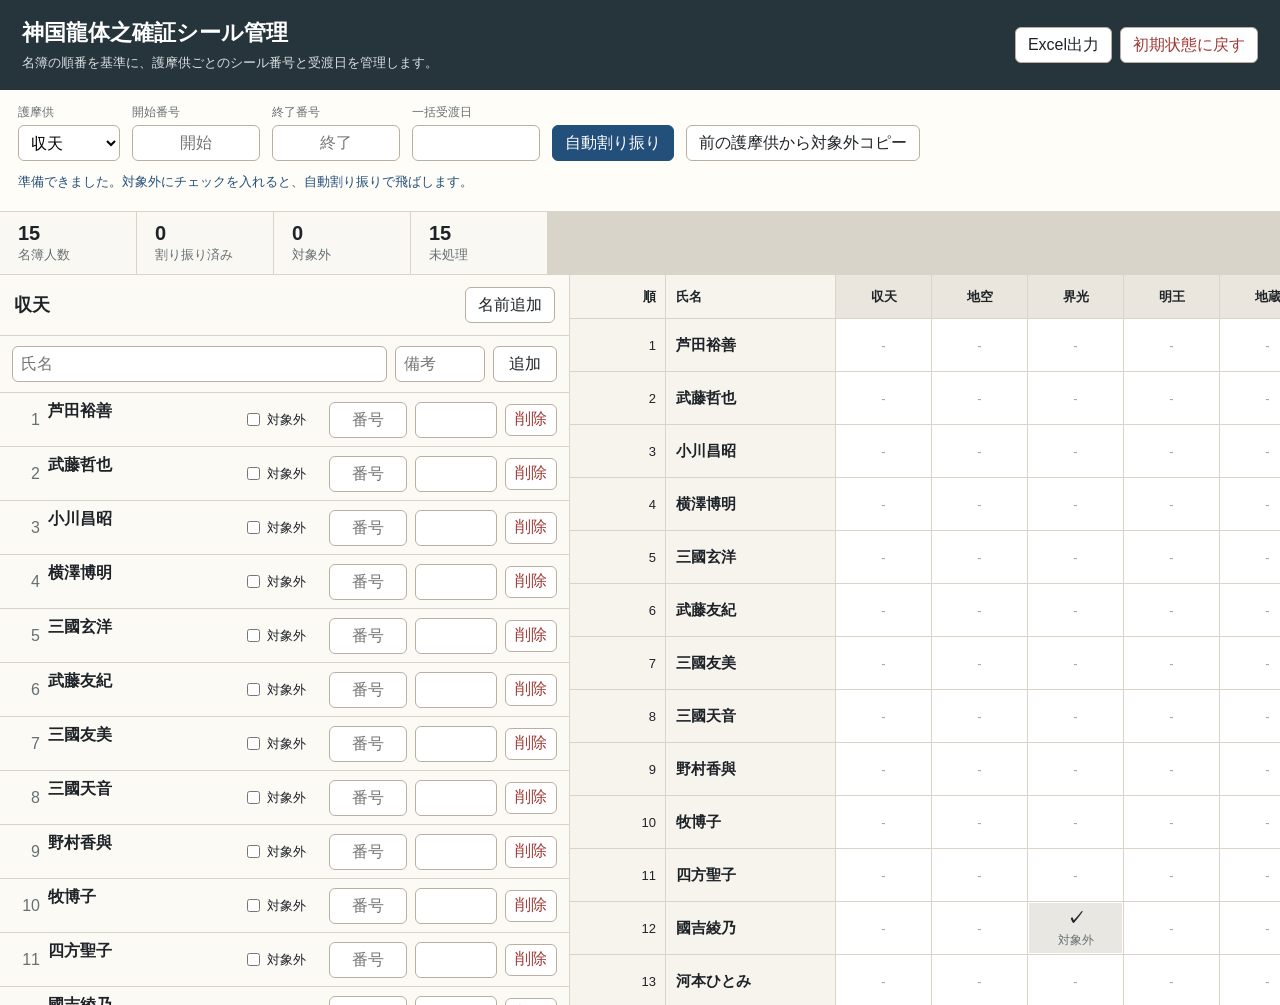
==== odaiba/index.html @ 7e1a504b "Separate Yamanashi and Odaiba apps" ====
<!doctype html>
<html lang="ja">
  <head>
    <meta charset="utf-8">
    <meta name="viewport" content="width=device-width, initial-scale=1">
    <title>神国龍体之確証シール管理</title>
    <link rel="stylesheet" href="../styles.css">
  </head>
  <body>
    <header class="app-header">
      <div>
        <h1>神国龍体之確証シール管理</h1>
        <p>名簿の順番を基準に、護摩供ごとのシール番号と受渡日を管理します。</p>
      </div>
      <div class="header-actions">
        <button id="exportCsvButton" type="button">Excel出力</button>
        <button id="resetButton" type="button" class="danger">初期状態に戻す</button>
      </div>
    </header>

    <main>
      <section class="control-band" aria-label="割り振り操作">
        <div class="field">
          <label for="ceremonySelect">護摩供</label>
          <select id="ceremonySelect"></select>
        </div>
        <div class="field compact">
          <label for="startNumber">開始番号</label>
          <input id="startNumber" type="text" inputmode="numeric" pattern="[0-9]*" placeholder="開始" autocomplete="off">
        </div>
        <div class="field compact">
          <label for="endNumber">終了番号</label>
          <input id="endNumber" type="text" inputmode="numeric" pattern="[0-9]*" placeholder="終了" autocomplete="off">
        </div>
        <div class="field compact date-field">
          <label for="bulkDateText">一括受渡日</label>
          <input id="bulkDateText" type="text" inputmode="numeric" autocomplete="off">
        </div>
        <button id="assignButton" type="button" class="primary">自動割り振り</button>
        <button id="copyExclusionsButton" type="button">前の護摩供から対象外コピー</button>
        <div id="statusText" class="status" role="status"></div>
      </section>

      <section class="summary-strip" aria-label="集計">
        <div><span id="personCount">0</span><small>名簿人数</small></div>
        <div><span id="assignedCount">0</span><small>割り振り済み</small></div>
        <div><span id="excludedCount">0</span><small>対象外</small></div>
        <div><span id="blankCount">0</span><small>未処理</small></div>
      </section>

      <section class="workspace">
        <aside class="editor-panel" aria-label="選択中の護摩供入力">
          <div class="panel-heading">
            <h2 id="editorTitle">収天</h2>
            <button id="addPersonButton" type="button">名前追加</button>
          </div>
          <div class="add-person" id="addPersonForm" hidden>
            <input id="newPersonName" type="text" placeholder="氏名">
            <input id="newPersonNote" type="text" placeholder="備考">
            <button id="savePersonButton" type="button">追加</button>
          </div>
          <div id="ceremonyRows" class="ceremony-rows"></div>
        </aside>

        <section class="table-area" aria-label="全体一覧">
          <table id="overviewTable" class="overview-table"></table>
        </section>
      </section>
    </main>

    <template id="rowTemplate">
      <article class="person-row">
        <div class="row-main">
          <span class="order"></span>
          <div>
            <strong class="name"></strong>
            <small class="note"></small>
          </div>
        </div>
        <label class="check-label">
          <input class="exclude-input" type="checkbox">
          対象外
        </label>
        <input class="number-input" type="text" inputmode="numeric" pattern="[0-9]*" placeholder="番号" autocomplete="off">
        <input class="date-text-input" type="text" inputmode="numeric" autocomplete="off">
        <button class="delete-person-button" type="button">削除</button>
      </article>
    </template>

    <script src="./app.js?v=20260618-odaiba-1"></script>
  </body>
</html>
---- styles.css ----
:root {
  --bg: #f5f2ed;
  --panel: #fffdf8;
  --line: #d9d4ca;
  --line-strong: #b9b0a3;
  --ink: #1e2328;
  --muted: #667071;
  --green: #dcefe5;
  --green-ink: #1f6a43;
  --yellow: #fff0bf;
  --gray: #e9e7e2;
  --blue: #234f7b;
  --red: #9e3b35;
  font-family: -apple-system, BlinkMacSystemFont, "Hiragino Sans", "Yu Gothic", "YuGothic", "Meiryo", sans-serif;
}

* {
  box-sizing: border-box;
}

body {
  margin: 0;
  background: var(--bg);
  color: var(--ink);
}

.portal-page {
  min-height: 100vh;
  display: grid;
  place-items: center;
}

.portal {
  width: min(760px, calc(100vw - 32px));
}

.portal-heading {
  margin-bottom: 24px;
}

.portal-heading h1 {
  margin: 0 0 8px;
  font-size: 28px;
}

.portal-heading p {
  margin: 0;
  color: var(--muted);
}

.portal-links {
  display: grid;
  grid-template-columns: repeat(2, minmax(0, 1fr));
  gap: 16px;
}

.portal-link {
  display: grid;
  gap: 8px;
  min-height: 132px;
  padding: 24px;
  border: 1px solid var(--line-strong);
  border-radius: 8px;
  background: var(--panel);
  color: var(--ink);
  text-decoration: none;
  align-content: center;
}

.portal-link:hover {
  border-color: var(--blue);
}

.portal-link strong {
  font-size: 26px;
}

.portal-link span {
  color: var(--muted);
}

button,
input,
select {
  font: inherit;
}

button {
  min-height: 36px;
  border: 1px solid var(--line-strong);
  border-radius: 6px;
  background: #fff;
  color: var(--ink);
  cursor: pointer;
  padding: 0 12px;
}

button:hover {
  border-color: var(--blue);
}

button.primary {
  background: var(--blue);
  border-color: var(--blue);
  color: #fff;
}

button.danger {
  color: var(--red);
}

input,
select {
  min-height: 36px;
  border: 1px solid var(--line-strong);
  border-radius: 6px;
  background: #fff;
  padding: 4px 8px;
}

input[inputmode="numeric"] {
  text-align: center;
}

.app-header {
  display: flex;
  align-items: center;
  justify-content: space-between;
  gap: 24px;
  padding: 18px 22px;
  background: #26343c;
  color: #fff;
}

.app-header h1 {
  margin: 0;
  font-size: 22px;
  font-weight: 700;
  letter-spacing: 0;
}

.app-header p {
  margin: 6px 0 0;
  color: #d8e0e3;
  font-size: 13px;
}

.header-actions {
  display: flex;
  gap: 8px;
  flex-wrap: wrap;
  justify-content: flex-end;
}

.control-band {
  display: flex;
  align-items: end;
  gap: 12px;
  padding: 14px 18px;
  border-bottom: 1px solid var(--line);
  background: var(--panel);
  flex-wrap: wrap;
}

.field {
  display: grid;
  gap: 4px;
}

.field input,
.field select {
  width: 100%;
  min-width: 0;
}

.field label {
  font-size: 12px;
  color: var(--muted);
}

.field.compact {
  width: 128px;
}

.status {
  min-height: 24px;
  color: var(--blue);
  font-size: 13px;
  align-self: center;
}

.summary-strip {
  display: flex;
  gap: 1px;
  background: var(--line);
  border-bottom: 1px solid var(--line);
}

.summary-strip div {
  min-width: 136px;
  padding: 10px 18px;
  background: #faf8f3;
}

.summary-strip span {
  display: block;
  font-weight: 700;
  font-size: 20px;
}

.summary-strip small {
  color: var(--muted);
}

.workspace {
  display: grid;
  grid-template-columns: 570px minmax(0, 1fr);
  min-height: calc(100vh - 170px);
}

.editor-panel {
  border-right: 1px solid var(--line);
  background: #fcfaf5;
  overflow: auto;
  max-height: calc(100vh - 170px);
}

.panel-heading {
  position: sticky;
  top: 0;
  z-index: 5;
  display: flex;
  align-items: center;
  justify-content: space-between;
  gap: 12px;
  padding: 12px 14px;
  border-bottom: 1px solid var(--line);
  background: #fcfaf5;
}

.panel-heading h2 {
  margin: 0;
  font-size: 18px;
}

.add-person {
  display: grid;
  grid-template-columns: 1fr 90px 64px;
  gap: 8px;
  padding: 10px 12px;
  border-bottom: 1px solid var(--line);
}

.ceremony-rows {
  display: grid;
}

.person-row {
  display: grid;
  grid-template-columns: minmax(150px, 1fr) 78px 78px 82px 52px;
  align-items: center;
  gap: 8px;
  padding: 8px 12px;
  border-bottom: 1px solid var(--line);
}

.row-main {
  display: grid;
  grid-template-columns: 28px minmax(0, 1fr);
  align-items: center;
  gap: 8px;
}

.order {
  color: var(--muted);
  text-align: right;
  font-variant-numeric: tabular-nums;
}

.name {
  display: block;
  overflow: hidden;
  text-overflow: ellipsis;
  white-space: nowrap;
}

.note {
  display: block;
  min-height: 16px;
  color: var(--muted);
}

.check-label {
  display: inline-flex;
  align-items: center;
  gap: 4px;
  font-size: 13px;
}

.check-label input {
  min-height: auto;
}

.number-input {
  width: 78px;
}

.date-field {
  width: 136px;
}

.date-text-input {
  width: 82px;
}

.delete-person-button {
  min-height: 32px;
  padding: 0 8px;
  color: var(--red);
}

.person-row.excluded-row .number-input,
.person-row.excluded-row .date-text-input,
.number-input:disabled,
.date-text-input:disabled {
  background: #e9e7e2;
  border-color: #d0cbc2;
  color: #8b8780;
  cursor: not-allowed;
}

.table-area {
  overflow: auto;
  max-height: calc(100vh - 170px);
  background: #fff;
}

.overview-table {
  border-collapse: separate;
  border-spacing: 0;
  min-width: 1760px;
  width: max-content;
  font-size: 13px;
}

.overview-table th,
.overview-table td {
  border-right: 1px solid var(--line);
  border-bottom: 1px solid var(--line);
  background: #fff;
}

.overview-table th {
  position: sticky;
  top: 0;
  z-index: 3;
  height: 44px;
  background: #ebe6dd;
  font-weight: 700;
  white-space: nowrap;
}

.overview-table th:first-child,
.overview-table td:first-child {
  position: sticky;
  left: 0;
  z-index: 2;
}

.overview-table th:nth-child(2),
.overview-table td:nth-child(2) {
  position: sticky;
  left: 46px;
  z-index: 2;
}

.overview-table th:first-child,
.overview-table th:nth-child(2) {
  z-index: 4;
}

.overview-table td:first-child,
.overview-table th:first-child {
  width: 46px;
  text-align: right;
  padding-right: 9px;
  background: #f7f4ee;
}

.overview-table td:nth-child(2),
.overview-table th:nth-child(2) {
  width: 170px;
  text-align: left;
  padding-left: 10px;
  background: #f7f4ee;
}

.overview-table td:nth-child(2) {
  font-size: 15px;
  font-weight: 600;
}

.overview-table td:nth-child(2) small {
  font-size: 12px;
  font-weight: 500;
}

.overview-table td {
  height: 52px;
  min-width: 96px;
  text-align: center;
  vertical-align: middle;
}

.cell {
  display: grid;
  place-items: center;
  gap: 2px;
  min-height: 50px;
  padding: 4px 6px;
}

.cell-number {
  font-weight: 800;
  font-size: 17px;
  line-height: 1;
  font-variant-numeric: tabular-nums;
}

.cell-date {
  color: var(--muted);
  font-size: 12px;
  line-height: 1;
  font-variant-numeric: tabular-nums;
}

.cell.assigned {
  background: var(--green);
}

.cell.assigned.missing-date {
  background: var(--yellow);
}

.cell.excluded {
  background: var(--gray);
}

.cell.blank {
  color: #a5a19b;
}

@media (max-width: 980px) {
  .workspace {
    grid-template-columns: 1fr;
  }

  .editor-panel,
  .table-area {
    max-height: none;
  }

  .portal-links {
    grid-template-columns: 1fr;
  }
}

@media print {
  .app-header,
  .control-band,
  .summary-strip,
  .editor-panel {
    display: none;
  }

  .workspace {
    display: block;
  }

  .table-area {
    max-height: none;
    overflow: visible;
  }

  .overview-table {
    min-width: 0;
    width: 100%;
    font-size: 10px;
  }

  .overview-table td {
    min-width: 52px;
    height: 42px;
  }
}
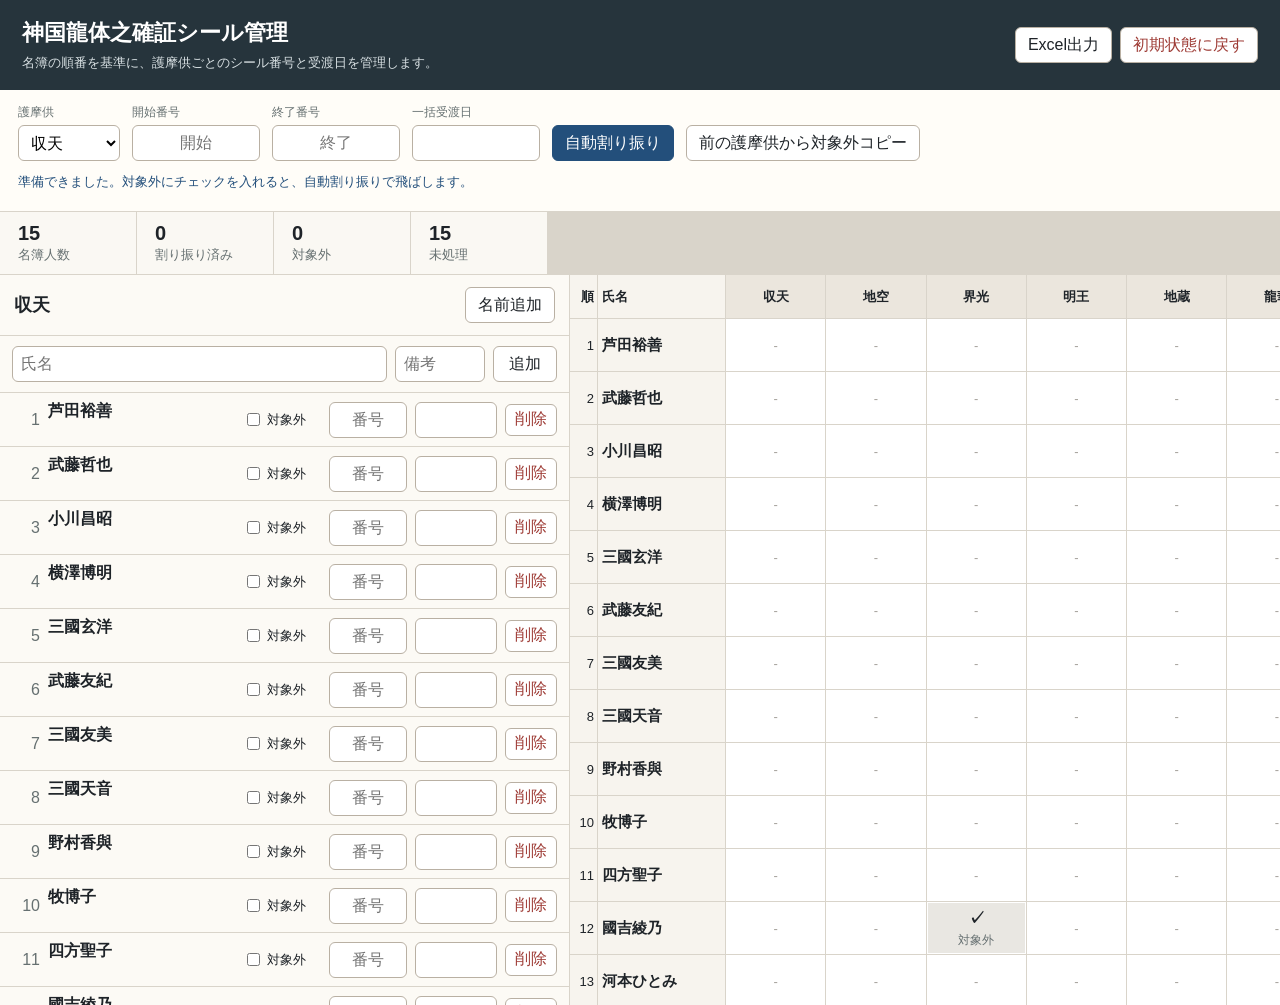
==== commit 4536c1ef: "Bust stylesheet cache" ====
--- a/odaiba/index.html
+++ b/odaiba/index.html
@@ -4,7 +4,7 @@
     <meta charset="utf-8">
     <meta name="viewport" content="width=device-width, initial-scale=1">
     <title>神国龍体之確証シール管理</title>
-    <link rel="stylesheet" href="../styles.css">
+    <link rel="stylesheet" href="../styles.css?v=20260618-2">
   </head>
   <body>
     <header class="app-header">
@@ -87,6 +87,6 @@
       </article>
     </template>
 
-    <script src="./app.js?v=20260618-odaiba-1"></script>
+    <script src="./app.js?v=20260618-odaiba-2"></script>
   </body>
 </html>
--- a/styles.css
+++ b/styles.css
@@ -370,7 +370,7 @@
 .overview-table th:nth-child(2),
 .overview-table td:nth-child(2) {
   position: sticky;
-  left: 46px;
+  left: 28px;
   z-index: 2;
 }
 
@@ -381,17 +381,23 @@
 
 .overview-table td:first-child,
 .overview-table th:first-child {
-  width: 46px;
+  width: 28px;
+  min-width: 28px;
+  max-width: 28px;
   text-align: right;
-  padding-right: 9px;
+  padding-left: 2px;
+  padding-right: 3px;
   background: #f7f4ee;
 }
 
 .overview-table td:nth-child(2),
 .overview-table th:nth-child(2) {
-  width: 170px;
+  width: 128px;
+  min-width: 128px;
+  max-width: 128px;
   text-align: left;
-  padding-left: 10px;
+  padding-left: 4px;
+  padding-right: 4px;
   background: #f7f4ee;
 }
 
